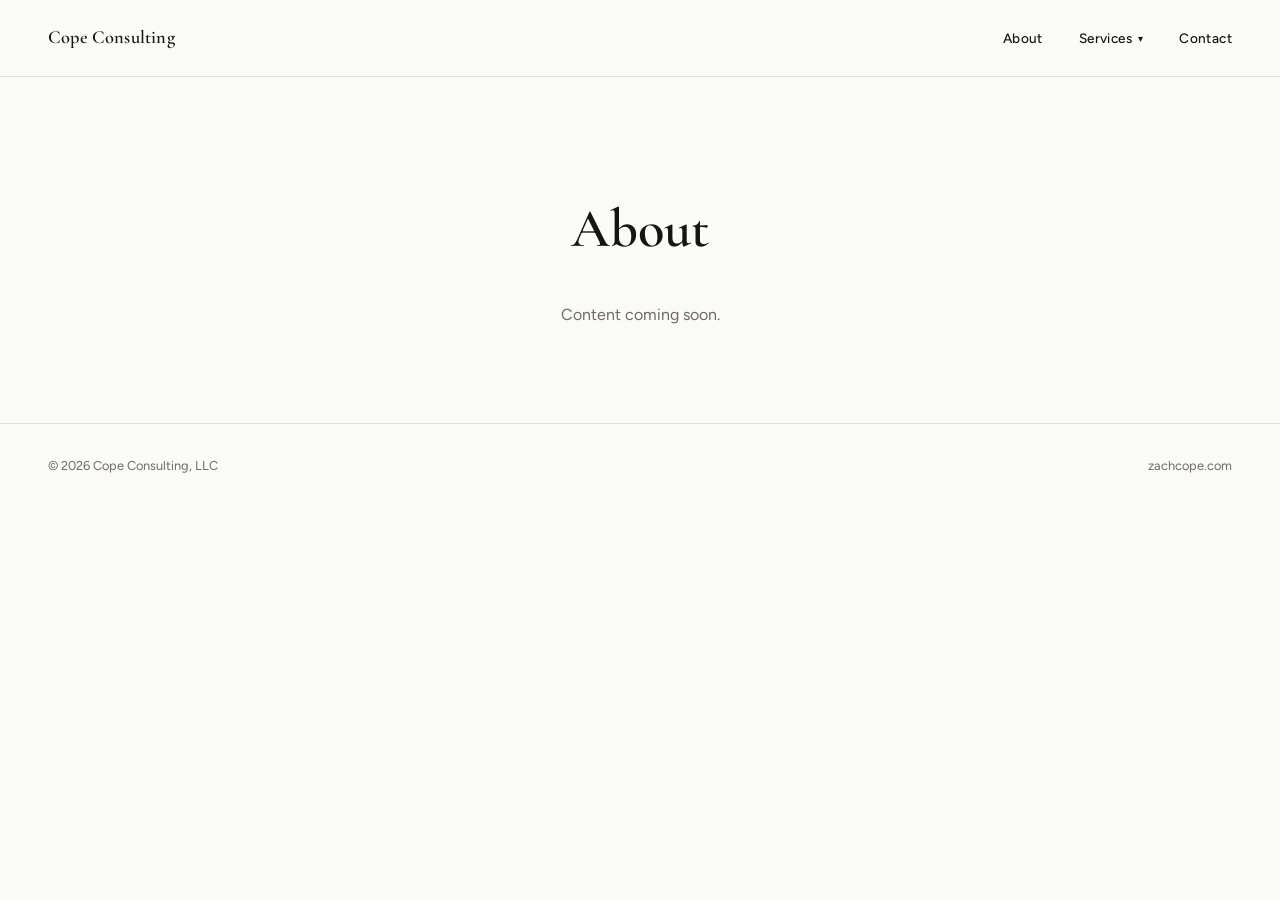
==== about.html @ cb0dc304 "REORG UPDATE DESIGN TO BE MORE MINAMALIST" ====
<!DOCTYPE html>
<html lang="en">
<head>
  <meta charset="UTF-8" />
  <meta name="viewport" content="width=device-width, initial-scale=1.0" />
  <title>About — Zach Cope</title>
  <meta name="description" content="About Zach Cope, independent technology consultant based in Chicago, IL." />
  <link rel="preconnect" href="https://fonts.googleapis.com" />
  <link rel="preconnect" href="https://fonts.gstatic.com" crossorigin />
  <link href="https://fonts.googleapis.com/css2?family=Cormorant+Garamond:ital,wght@0,400;0,600;0,700;1,400&family=Figtree:wght@300;400;500;600;700&display=swap" rel="stylesheet" />
  <link rel="stylesheet" href="styles.css" />
</head>
<body>

  <nav class="site-nav">
    <a href="index.html" class="logo">Cope Consulting</a>
    <ul class="nav-links">
      <li><a href="about.html">About</a></li>
      <li>
        <button class="nav-link" data-dropdown-toggle aria-expanded="false" aria-controls="services-dropdown">
          Services <span class="nav-caret">▾</span>
        </button>
        <div class="nav-dropdown" id="services-dropdown">
          <a href="software-automations.html">Software Automations</a>
          <a href="ai-implementation.html">AI Implementation and Training</a>
          <a href="data-management.html">Data Management and Analysis</a>
        </div>
      </li>
      <li><a href="index.html#contact">Contact</a></li>
    </ul>
  </nav>

  <main>
    <header class="page-header">
      <h1>About</h1>
    </header>
    <section class="page-placeholder">
      <p>Content coming soon.</p>
    </section>
  </main>

  <footer>
    <span>&copy; 2026 Cope Consulting, LLC</span>
    <span>zachcope.com</span>
  </footer>

  <script src="script.js"></script>
</body>
</html>
---- styles.css ----
/* Cope Consulting — shared styles
   Minimal, whitespace-heavy, type-led design. Used by every page on the site. */

:root {
  --bg: #FAFAF8;
  --fg: #161513;
  --muted: #6E6A63;
  --border: #E4E0D9;
  --accent: #161513;
}

* { box-sizing: border-box; margin: 0; padding: 0; }
html { scroll-behavior: smooth; }

body {
  font-family: 'Figtree', sans-serif;
  background-color: var(--bg);
  color: var(--fg);
  line-height: 1.5;
}

a { color: inherit; }

.serif {
  font-family: 'Cormorant Garamond', serif;
}

img { max-width: 100%; display: block; }

/* ---------- Nav ---------- */
.site-nav {
  position: sticky;
  top: 0;
  z-index: 100;
  display: flex;
  align-items: center;
  justify-content: space-between;
  padding: 1.5rem clamp(1.25rem, 4vw, 3rem);
  background: rgba(250, 250, 248, 0.9);
  backdrop-filter: blur(8px);
  border-bottom: 1px solid var(--border);
}

.site-nav .logo {
  font-family: 'Cormorant Garamond', serif;
  font-weight: 600;
  font-size: 1.15rem;
  text-decoration: none;
  letter-spacing: 0.01em;
}

.nav-links {
  display: flex;
  align-items: center;
  gap: clamp(1.25rem, 3vw, 2.25rem);
  list-style: none;
}

.nav-links > li {
  position: relative;
}

.nav-links a,
.nav-links button.nav-link {
  font-size: 0.85rem;
  font-weight: 500;
  letter-spacing: 0.03em;
  text-decoration: none;
  color: var(--fg);
  background: none;
  border: none;
  cursor: pointer;
  font-family: inherit;
  padding: 0.25rem 0;
  display: inline-flex;
  align-items: center;
  gap: 0.35rem;
}

.nav-links a:hover,
.nav-links button.nav-link:hover { color: var(--muted); }

.nav-caret {
  display: inline-block;
  font-size: 0.65rem;
  transition: transform 0.2s ease;
}

[data-dropdown-toggle][aria-expanded="true"] .nav-caret {
  transform: rotate(180deg);
}

.nav-dropdown {
  position: absolute;
  top: calc(100% + 0.85rem);
  left: 50%;
  transform: translateX(-50%);
  background: var(--bg);
  border: 1px solid var(--border);
  min-width: 15rem;
  padding: 0.5rem;
  display: none;
  flex-direction: column;
  box-shadow: 0 8px 24px rgba(0,0,0,0.06);
}

.nav-dropdown.is-open { display: flex; }

.nav-dropdown a {
  display: block;
  padding: 0.65rem 0.75rem;
  font-size: 0.88rem;
  text-decoration: none;
  color: var(--fg);
}

.nav-dropdown a:hover { background: var(--border); }

@media (max-width: 640px) {
  .nav-links { gap: 1.1rem; }
  .site-nav .logo { font-size: 1rem; }
  .nav-links a, .nav-links button.nav-link { font-size: 0.8rem; }
  .nav-dropdown { left: auto; right: 0; transform: none; min-width: 13rem; }
}

/* ---------- Layout ---------- */
main { display: block; }

.section {
  padding: clamp(4rem, 10vw, 7rem) clamp(1.25rem, 4vw, 3rem);
}

.section-inner {
  max-width: 62rem;
  margin: 0 auto;
}

.section-inner--narrow { max-width: 40rem; }

/* ---------- Tap-to-reveal ---------- */
.reveal {
  position: relative;
  display: inline;
}

.reveal-trigger {
  background: none;
  border: none;
  padding: 0;
  margin: 0;
  font: inherit;
  color: inherit;
  cursor: pointer;
  text-decoration: underline;
  text-decoration-style: dotted;
  text-decoration-color: var(--muted);
  text-underline-offset: 0.2em;
}

.reveal-tooltip {
  display: none;
  position: absolute;
  left: 0;
  top: calc(100% + 0.6rem);
  z-index: 20;
  width: max-content;
  max-width: 18rem;
  background: var(--fg);
  color: var(--bg);
  font-size: 0.82rem;
  line-height: 1.45;
  padding: 0.75rem 1rem;
  font-family: 'Figtree', sans-serif;
}

.reveal.is-open .reveal-tooltip { display: block; }

/* ---------- Homepage: hero ---------- */
.hero {
  padding: clamp(3.5rem, 12vw, 8rem) clamp(1.25rem, 4vw, 3rem) clamp(2.5rem, 6vw, 4rem);
}

.hero-inner {
  max-width: 62rem;
  margin: 0 auto;
}

.hero h1 {
  font-family: 'Cormorant Garamond', serif;
  font-weight: 600;
  font-size: clamp(2.4rem, 6vw, 4.4rem);
  line-height: 1.08;
  max-width: 22ch;
}

.hero-sub {
  margin-top: 1.75rem;
  font-size: clamp(1.05rem, 1.6vw, 1.3rem);
  color: var(--muted);
  max-width: 38ch;
}

.hero-sub a {
  text-decoration: underline;
  text-decoration-color: var(--border);
  text-underline-offset: 0.15em;
}

.hero-sub a:hover { text-decoration-color: var(--fg); }

/* ---------- About summary (homepage) ---------- */
.about-summary {
  border-top: 1px solid var(--border);
  border-bottom: 1px solid var(--border);
}

.about-summary-inner {
  display: grid;
  grid-template-columns: 9rem 1fr;
  gap: clamp(1.5rem, 4vw, 3rem);
  align-items: center;
}

.about-photo-placeholder {
  width: 9rem;
  height: 9rem;
  border: 1px dashed var(--border);
  display: flex;
  align-items: center;
  justify-content: center;
  font-size: 0.72rem;
  letter-spacing: 0.04em;
  color: var(--muted);
  text-align: center;
  border-radius: 50%;
}

.about-summary p {
  font-size: clamp(1.05rem, 1.5vw, 1.2rem);
  max-width: 46ch;
}

.about-summary .link-more {
  display: inline-block;
  margin-top: 0.85rem;
  font-size: 0.85rem;
  text-decoration: underline;
  text-underline-offset: 0.2em;
}

@media (max-width: 640px) {
  .about-summary-inner { grid-template-columns: 1fr; text-align: center; justify-items: center; }
}

/* ---------- Services section ---------- */
.services-intro {
  text-align: center;
}

.services-intro h2 {
  font-family: 'Cormorant Garamond', serif;
  font-weight: 600;
  font-size: clamp(1.9rem, 4vw, 2.6rem);
}

.services-intro .services-sub {
  margin-top: 0.9rem;
  color: var(--muted);
  font-size: 1rem;
}

.services-buttons {
  margin-top: 3rem;
  display: grid;
  grid-template-columns: repeat(3, 1fr);
  gap: 1.25rem;
}

.service-btn {
  display: block;
  text-decoration: none;
  color: var(--fg);
  border: 1px solid var(--border);
  padding: 2.25rem 1.5rem;
  text-align: center;
  transition: border-color 0.2s, background 0.2s;
}

.service-btn:hover {
  border-color: var(--fg);
  background: rgba(0,0,0,0.02);
}

.service-btn .service-btn-title {
  font-family: 'Cormorant Garamond', serif;
  font-weight: 600;
  font-size: 1.35rem;
}

.service-btn .service-btn-arrow {
  display: block;
  margin-top: 0.6rem;
  font-size: 0.85rem;
  color: var(--muted);
}

@media (max-width: 780px) {
  .services-buttons { grid-template-columns: 1fr; }
}

/* ---------- Contact ---------- */
.contact-grid {
  display: grid;
  grid-template-columns: 1fr 1.1fr;
  gap: clamp(2rem, 5vw, 4rem);
  align-items: start;
}

.contact-grid h2 {
  font-family: 'Cormorant Garamond', serif;
  font-weight: 600;
  font-size: clamp(1.9rem, 4vw, 2.6rem);
}

.contact-detail {
  margin-top: 1.5rem;
  font-size: 0.95rem;
}

.contact-detail a { text-decoration: underline; text-underline-offset: 0.2em; }

form .field { margin-bottom: 1.4rem; }

form label {
  display: block;
  font-size: 0.75rem;
  letter-spacing: 0.05em;
  text-transform: uppercase;
  color: var(--muted);
  margin-bottom: 0.5rem;
}

form input, form textarea {
  width: 100%;
  background: transparent;
  border: none;
  border-bottom: 1px solid var(--border);
  padding: 0.65rem 0.1rem;
  font-family: 'Figtree', sans-serif;
  font-size: 1rem;
  color: var(--fg);
  outline: none;
  transition: border-color 0.2s;
}

form input:focus, form textarea:focus { border-color: var(--fg); }
form textarea { resize: vertical; min-height: 100px; }

.btn-submit {
  background: var(--fg);
  color: var(--bg);
  border: none;
  padding: 0.85rem 1.9rem;
  font-size: 0.9rem;
  font-weight: 500;
  cursor: pointer;
  font-family: inherit;
}

.btn-submit:hover { background: var(--muted); }

@media (max-width: 780px) {
  .contact-grid { grid-template-columns: 1fr; }
}

/* ---------- Simple placeholder subpages ---------- */
.page-header {
  padding: clamp(4rem, 12vw, 7rem) clamp(1.25rem, 4vw, 3rem) 2rem;
  text-align: center;
}

.page-header h1 {
  font-family: 'Cormorant Garamond', serif;
  font-weight: 600;
  font-size: clamp(2.2rem, 5vw, 3.4rem);
}

.page-placeholder {
  text-align: center;
  color: var(--muted);
  padding-bottom: clamp(4rem, 10vw, 6rem);
}

/* ---------- Footer ---------- */
footer {
  border-top: 1px solid var(--border);
  padding: 2rem clamp(1.25rem, 4vw, 3rem);
  display: flex;
  justify-content: space-between;
  align-items: center;
  font-size: 0.8rem;
  color: var(--muted);
  flex-wrap: wrap;
  gap: 0.75rem;
}

:focus-visible { outline: 2px solid var(--fg); outline-offset: 2px; }

@media (prefers-reduced-motion: reduce) {
  html { scroll-behavior: auto; }
  * { transition: none !important; }
}
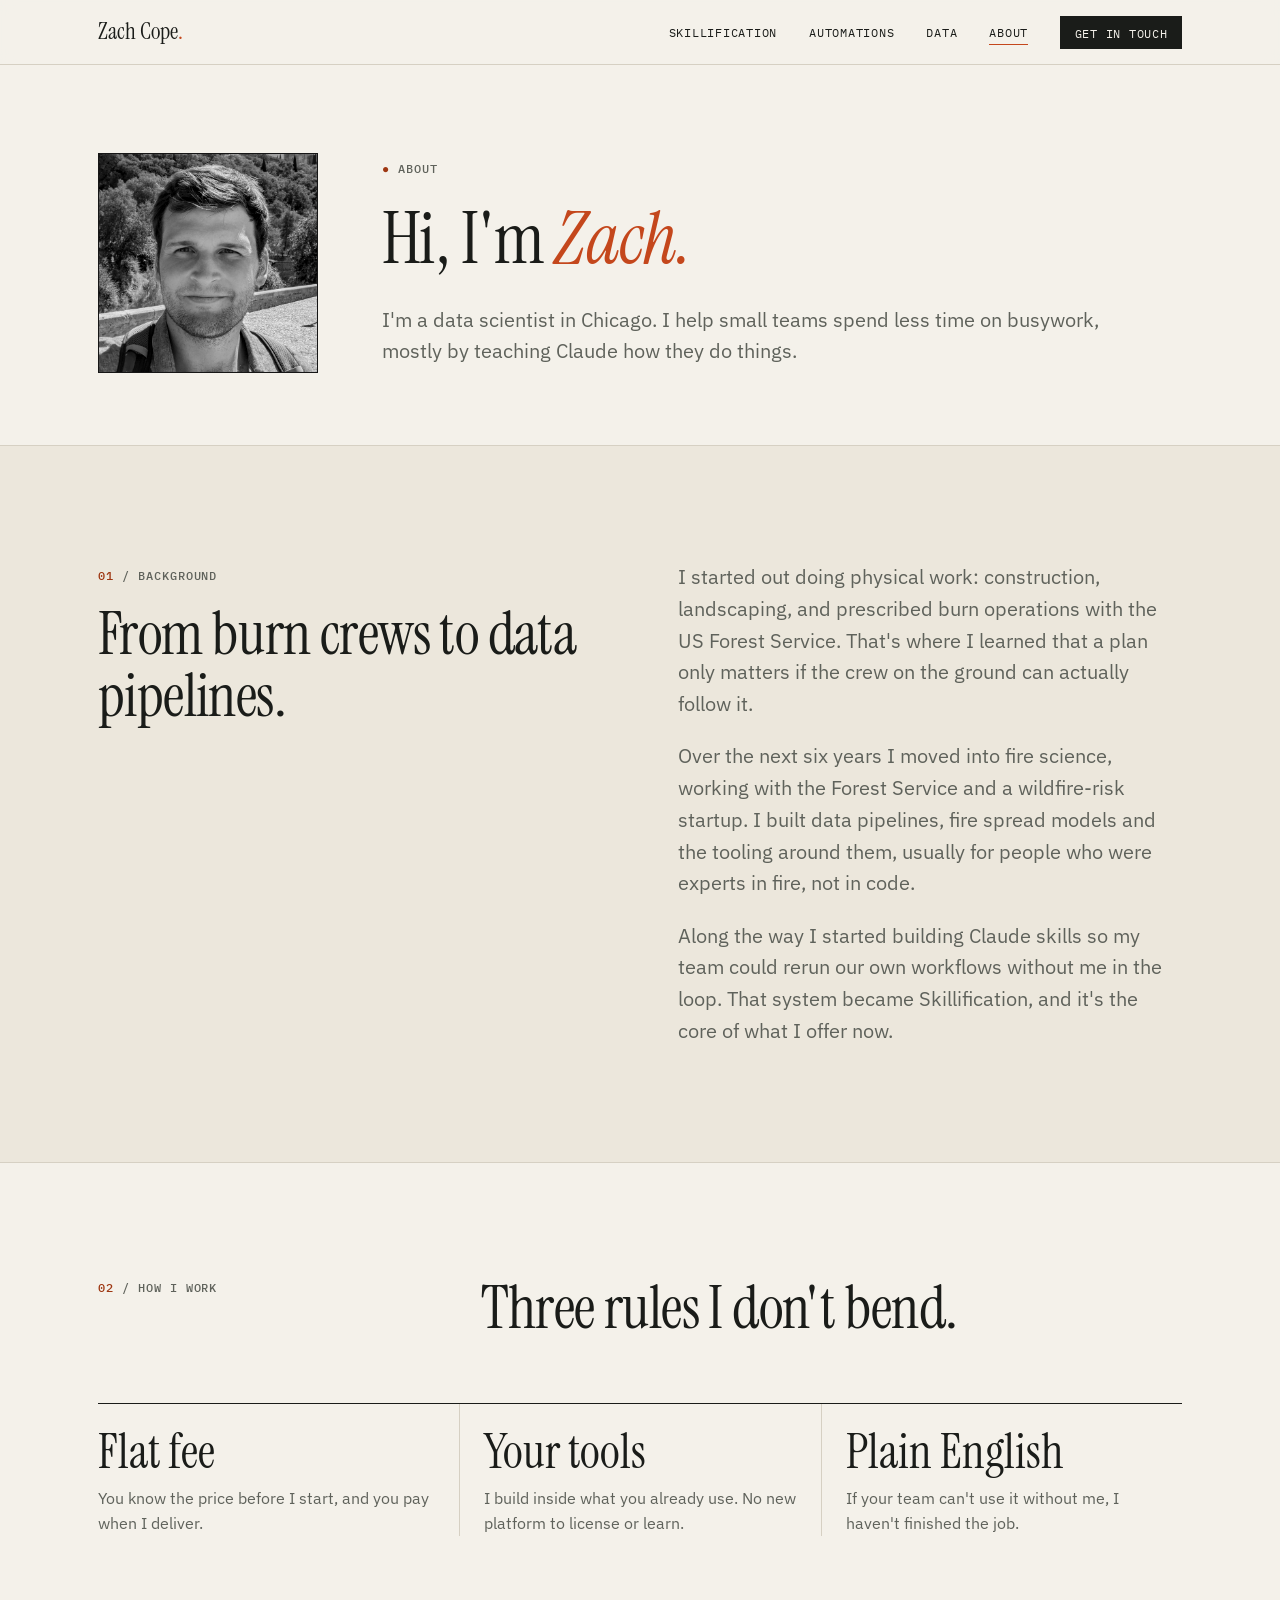
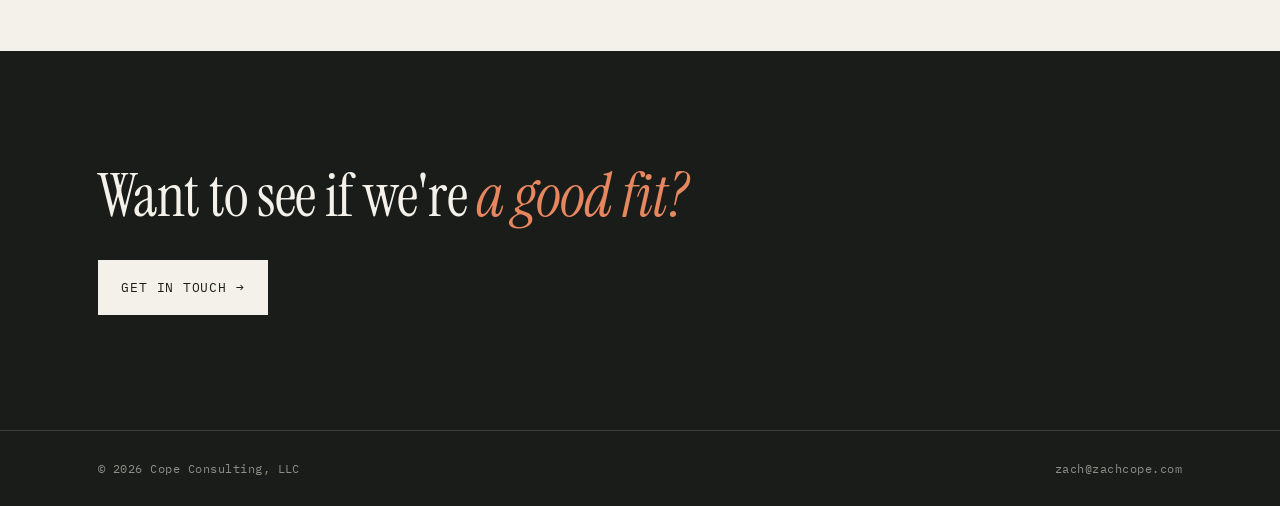
==== commit b12245ae: "Redesign site around Skillification with new field-notebook visual direction - Skillification-led ho" ====
--- a/about.html
+++ b/about.html
@@ -3,45 +3,86 @@
 <head>
   <meta charset="UTF-8" />
   <meta name="viewport" content="width=device-width, initial-scale=1.0" />
-  <title>About — Zach Cope</title>
-  <meta name="description" content="About Zach Cope, independent technology consultant based in Chicago, IL." />
+  <title>About | Zach Cope</title>
+  <meta name="description" content="Zach Cope is a Chicago data scientist who helps small teams set up Claude skills and automate their busywork." />
   <link rel="preconnect" href="https://fonts.googleapis.com" />
   <link rel="preconnect" href="https://fonts.gstatic.com" crossorigin />
-  <link href="https://fonts.googleapis.com/css2?family=Cormorant+Garamond:ital,wght@0,400;0,600;0,700;1,400&family=Figtree:wght@300;400;500;600;700&display=swap" rel="stylesheet" />
+  <link href="https://fonts.googleapis.com/css2?family=Instrument+Serif:ital@0;1&family=IBM+Plex+Mono:wght@400;500&family=IBM+Plex+Sans:wght@400;500;600&display=swap" rel="stylesheet" />
   <link rel="stylesheet" href="styles.css" />
 </head>
 <body>
 
-  <nav class="site-nav">
-    <a href="index.html" class="logo">Cope Consulting</a>
-    <ul class="nav-links">
-      <li><a href="about.html">About</a></li>
-      <li>
-        <button class="nav-link" data-dropdown-toggle aria-expanded="false" aria-controls="services-dropdown">
-          Services <span class="nav-caret">▾</span>
-        </button>
-        <div class="nav-dropdown" id="services-dropdown">
-          <a href="software-automations.html">Software Automations</a>
-          <a href="ai-implementation.html">AI Implementation and Training</a>
-          <a href="data-management.html">Data Management and Analysis</a>
-        </div>
-      </li>
-      <li><a href="index.html#contact">Contact</a></li>
-    </ul>
+  <nav class="site-nav" aria-label="Main">
+    <div class="wrap">
+      <a href="index.html" class="logo">Zach Cope<span>.</span></a>
+      <button class="nav-toggle" aria-expanded="false" aria-controls="nav-links">Menu</button>
+      <ul class="nav-links" id="nav-links">
+        <li><a href="skillification.html">Skillification</a></li>
+        <li><a href="software-automations.html">Automations</a></li>
+        <li><a href="data-management.html">Data</a></li>
+        <li><a href="about.html">About</a></li>
+        <li><a href="index.html#contact" class="nav-cta">Get in touch</a></li>
+      </ul>
+    </div>
   </nav>
 
   <main>
-    <header class="page-header">
-      <h1>About</h1>
-    </header>
-    <section class="page-placeholder">
-      <p>Content coming soon.</p>
+
+    <section class="page-hero">
+      <div class="wrap about-strip">
+        <img src="zach-photo.jpg" alt="Zach Cope" width="640" height="640" />
+        <div>
+          <span class="label"><span class="num">●</span> About</span>
+          <h1 class="mt-1" style="font-size:clamp(2.5rem,6vw,4.5rem)">Hi, I'm <em>Zach.</em></h1>
+          <p class="lede mt-1">I'm a data scientist in Chicago. I help small teams spend less time on busywork, mostly by teaching Claude how they do things.</p>
+        </div>
+      </div>
     </section>
+
+    <section class="band">
+      <div class="wrap split">
+        <div>
+          <span class="label"><span class="num">01</span> / Background</span>
+          <h2 class="mt-1">From burn crews to data pipelines.</h2>
+        </div>
+        <div class="prose">
+          <p class="lede">I started out doing physical work: construction, landscaping, and prescribed burn operations with the US Forest Service. That's where I learned that a plan only matters if the crew on the ground can actually follow it.</p>
+          <p class="lede">Over the next six years I moved into fire science, working with the Forest Service and a wildfire-risk startup. I built data pipelines, fire spread models and the tooling around them, usually for people who were experts in fire, not in code.</p>
+          <p class="lede">Along the way I started building Claude skills so my team could rerun our own workflows without me in the loop. That system became Skillification, and it's the core of what I offer now.</p>
+        </div>
+      </div>
+    </section>
+
+    <section>
+      <div class="wrap">
+        <div class="section-head">
+          <span class="label"><span class="num">02</span> / How I work</span>
+          <div><h2>Three rules I don't bend.</h2></div>
+        </div>
+        <div class="facts">
+          <div class="fact"><div class="big">Flat fee</div><p>You know the price before I start, and you pay when I deliver.</p></div>
+          <div class="fact"><div class="big">Your tools</div><p>I build inside what you already use. No new platform to license or learn.</p></div>
+          <div class="fact"><div class="big">Plain English</div><p>If your team can't use it without me, I haven't finished the job.</p></div>
+        </div>
+      </div>
+    </section>
+
+    <section class="dark">
+      <div class="wrap">
+        <h2>Want to see if we're <em>a good fit?</em></h2>
+        <div class="btn-row mt-2">
+          <a class="btn btn-light" href="index.html#contact">Get in touch →</a>
+        </div>
+      </div>
+    </section>
+
   </main>
 
   <footer>
-    <span>&copy; 2026 Cope Consulting, LLC</span>
-    <span>zachcope.com</span>
+    <div class="wrap">
+      <span>&copy; <span data-year>2026</span> Cope Consulting, LLC</span>
+      <a href="mailto:zach@zachcope.com">zach@zachcope.com</a>
+    </div>
   </footer>
 
   <script src="script.js"></script>
--- a/styles.css
+++ b/styles.css
@@ -1,412 +1,502 @@
-/* Cope Consulting — shared styles
-   Minimal, whitespace-heavy, type-led design. Used by every page on the site. */
+/* Cope Consulting: shared styles
+   Direction: "field notebook". Warm paper, black ink, one ember accent,
+   big serif headlines, mono labels. Used by every page on the site.
+
+   Re-theme the whole site by editing the variables in :root. */
 
 :root {
-  --bg: #FAFAF8;
-  --fg: #161513;
-  --muted: #6E6A63;
-  --border: #E4E0D9;
-  --accent: #161513;
+  --bg: #F4F1EA;          /* paper */
+  --bg-alt: #ECE7DC;      /* slightly darker paper for bands */
+  --fg: #1A1C19;          /* ink */
+  --muted: #5F625B;       /* secondary text */
+  --rule: #D6D0C3;        /* hairlines */
+  --accent: #C4471C;      /* ember */
+  --accent-ink: #9E3712;  /* accent for small text, better contrast */
+  --on-dark: #F4F1EA;
+  --dark: #1A1C19;
+
+  --serif: 'Instrument Serif', Georgia, serif;
+  --sans: 'IBM Plex Sans', system-ui, sans-serif;
+  --mono: 'IBM Plex Mono', ui-monospace, monospace;
+
+  --gutter: clamp(1rem, 4vw, 3rem);
+  --max: 1180px;
 }
 
 * { box-sizing: border-box; margin: 0; padding: 0; }
-html { scroll-behavior: smooth; }
+html { scroll-behavior: smooth; -webkit-text-size-adjust: 100%; }
 
 body {
-  font-family: 'Figtree', sans-serif;
-  background-color: var(--bg);
+  font-family: var(--sans);
+  font-size: 1.0625rem;
+  line-height: 1.6;
+  background: var(--bg);
   color: var(--fg);
-  line-height: 1.5;
-}
-
+  overflow-x: hidden;
+}
+
+img { max-width: 100%; display: block; }
 a { color: inherit; }
-
-.serif {
-  font-family: 'Cormorant Garamond', serif;
-}
-
-img { max-width: 100%; display: block; }
+::selection { background: var(--accent); color: var(--on-dark); }
+
+:focus-visible { outline: 2px solid var(--accent); outline-offset: 3px; }
+
+.wrap {
+  max-width: var(--max);
+  margin: 0 auto;
+  padding: 0 var(--gutter);
+}
+
+/* ---------- Type ---------- */
+h1, h2, h3 {
+  font-family: var(--serif);
+  font-weight: 400;
+  line-height: 1.02;
+  letter-spacing: -0.01em;
+}
+h1 { font-size: clamp(2.75rem, 8vw, 6.25rem); }
+h2 { font-size: clamp(2.1rem, 5vw, 3.75rem); }
+h3 { font-size: clamp(1.5rem, 2.6vw, 2rem); line-height: 1.1; }
+h1 em, h2 em, h3 em { font-style: italic; color: var(--accent); }
+
+.label {
+  font-family: var(--mono);
+  font-size: 0.75rem;
+  font-weight: 500;
+  letter-spacing: 0.08em;
+  text-transform: uppercase;
+  color: var(--muted);
+}
+.label .num { color: var(--accent-ink); }
+
+.lede {
+  font-size: clamp(1.125rem, 1.6vw, 1.3rem);
+  line-height: 1.55;
+  color: var(--muted);
+  max-width: 38em;
+}
+.lede strong { color: var(--fg); font-weight: 500; }
+
+.prose p + p { margin-top: 1em; }
+.prose { max-width: 40em; }
 
 /* ---------- Nav ---------- */
 .site-nav {
   position: sticky;
   top: 0;
-  z-index: 100;
+  z-index: 50;
+  background: color-mix(in srgb, var(--bg) 92%, transparent);
+  backdrop-filter: blur(8px);
+  border-bottom: 1px solid var(--rule);
+}
+.site-nav .wrap {
   display: flex;
   align-items: center;
   justify-content: space-between;
-  padding: 1.5rem clamp(1.25rem, 4vw, 3rem);
-  background: rgba(250, 250, 248, 0.9);
-  backdrop-filter: blur(8px);
-  border-bottom: 1px solid var(--border);
-}
-
-.site-nav .logo {
-  font-family: 'Cormorant Garamond', serif;
-  font-weight: 600;
-  font-size: 1.15rem;
+  gap: 1rem;
+  height: 64px;
+}
+.logo {
+  font-family: var(--serif);
+  font-size: 1.45rem;
   text-decoration: none;
-  letter-spacing: 0.01em;
-}
+  white-space: nowrap;
+}
+.logo span { color: var(--accent); }
 
 .nav-links {
   display: flex;
   align-items: center;
-  gap: clamp(1.25rem, 3vw, 2.25rem);
+  gap: clamp(1rem, 2.5vw, 2rem);
   list-style: none;
 }
-
-.nav-links > li {
-  position: relative;
-}
-
-.nav-links a,
-.nav-links button.nav-link {
-  font-size: 0.85rem;
-  font-weight: 500;
-  letter-spacing: 0.03em;
+.nav-links a {
+  font-family: var(--mono);
+  font-size: 0.78rem;
+  letter-spacing: 0.06em;
+  text-transform: uppercase;
   text-decoration: none;
+  padding: 0.25rem 0;
+  border-bottom: 1px solid transparent;
+}
+.nav-links a:hover,
+.nav-links a[aria-current="page"] { border-bottom-color: var(--accent); }
+.nav-links .nav-cta {
+  background: var(--fg);
+  color: var(--on-dark);
+  padding: 0.55rem 0.9rem;
+  border: none;
+}
+.nav-links .nav-cta:hover { background: var(--accent); }
+
+.nav-toggle {
+  display: none;
+  background: none;
+  border: 1px solid var(--fg);
+  font-family: var(--mono);
+  font-size: 0.75rem;
+  letter-spacing: 0.06em;
+  text-transform: uppercase;
+  padding: 0.45rem 0.7rem;
+  cursor: pointer;
   color: var(--fg);
-  background: none;
-  border: none;
-  cursor: pointer;
-  font-family: inherit;
-  padding: 0.25rem 0;
+}
+
+@media (max-width: 760px) {
+  .nav-toggle { display: block; }
+  .nav-links {
+    display: none;
+    position: absolute;
+    top: 64px; left: 0; right: 0;
+    flex-direction: column;
+    align-items: stretch;
+    gap: 0;
+    background: var(--bg);
+    border-bottom: 1px solid var(--rule);
+    padding: 0.5rem var(--gutter) 1rem;
+  }
+  .nav-links.is-open { display: flex; }
+  .nav-links a { display: block; padding: 0.85rem 0; border-bottom: 1px solid var(--rule); }
+  .nav-links li:last-child a { border-bottom: none; }
+  .nav-links .nav-cta { margin-top: 0.75rem; text-align: center; }
+}
+
+/* ---------- Buttons ---------- */
+.btn {
   display: inline-flex;
   align-items: center;
-  gap: 0.35rem;
-}
-
-.nav-links a:hover,
-.nav-links button.nav-link:hover { color: var(--muted); }
-
-.nav-caret {
-  display: inline-block;
-  font-size: 0.65rem;
-  transition: transform 0.2s ease;
-}
-
-[data-dropdown-toggle][aria-expanded="true"] .nav-caret {
-  transform: rotate(180deg);
-}
-
-.nav-dropdown {
+  gap: 0.6rem;
+  font-family: var(--mono);
+  font-size: 0.82rem;
+  letter-spacing: 0.06em;
+  text-transform: uppercase;
+  text-decoration: none;
+  padding: 1rem 1.4rem;
+  background: var(--fg);
+  color: var(--on-dark);
+  border: 1px solid var(--fg);
+  cursor: pointer;
+  transition: background 0.15s, border-color 0.15s, color 0.15s;
+}
+.btn:hover { background: var(--accent); border-color: var(--accent); }
+.btn-ghost { background: transparent; color: var(--fg); }
+.btn-ghost:hover { background: var(--fg); color: var(--on-dark); border-color: var(--fg); }
+.btn-row { display: flex; flex-wrap: wrap; gap: 0.75rem; }
+
+.text-link {
+  font-family: var(--mono);
+  font-size: 0.82rem;
+  letter-spacing: 0.05em;
+  text-transform: uppercase;
+  text-decoration: none;
+  border-bottom: 1px solid var(--accent);
+  padding-bottom: 2px;
+}
+.text-link:hover { color: var(--accent-ink); }
+
+/* ---------- Sections ---------- */
+section { padding: clamp(4rem, 9vw, 7.5rem) 0; }
+section + section { border-top: 1px solid var(--rule); }
+.band { background: var(--bg-alt); }
+.dark { background: var(--dark); color: var(--on-dark); border-top: none !important; }
+.dark .label, .dark .lede { color: #B9B6AC; }
+.dark .label .num { color: #E6875F; }
+.dark h2 em { color: #E6875F; }
+
+.section-head {
+  display: grid;
+  grid-template-columns: minmax(0, 1fr) minmax(0, 2fr);
+  gap: 2rem;
+  margin-bottom: clamp(2.5rem, 5vw, 4rem);
+}
+.section-head h2 { max-width: 14em; }
+.section-head .lede { margin-top: 1.25rem; }
+@media (max-width: 760px) {
+  .section-head { grid-template-columns: 1fr; gap: 1rem; }
+}
+
+/* ---------- Hero ---------- */
+.hero { padding-top: clamp(3.5rem, 9vw, 7rem); padding-bottom: clamp(3.5rem, 8vw, 6rem); }
+.hero .label { margin-bottom: 1.75rem; display: block; }
+.hero h1 { max-width: 11.5em; }
+.hero .lede { margin-top: 2rem; }
+.hero .btn-row { margin-top: 2.5rem; }
+
+.page-hero { padding-top: clamp(3rem, 7vw, 5.5rem); padding-bottom: clamp(3rem, 6vw, 4.5rem); }
+.page-hero .label { display: block; margin-bottom: 1.5rem; }
+.page-hero h1 { font-size: clamp(2.5rem, 6.5vw, 5rem); max-width: 13em; }
+.page-hero .lede { margin-top: 1.75rem; }
+.page-hero .btn-row { margin-top: 2.25rem; }
+
+/* ---------- Steps (numbered process) ---------- */
+.steps {
+  display: grid;
+  grid-template-columns: repeat(4, minmax(0, 1fr));
+  border-top: 1px solid var(--fg);
+}
+.step {
+  padding: 1.5rem 1.5rem 0.5rem 0;
+}
+.step + .step { padding-left: 1.5rem; border-left: 1px solid var(--rule); }
+.step .label { display: block; margin-bottom: 1.25rem; }
+.step h3 { margin-bottom: 0.75rem; }
+.step p { color: var(--muted); font-size: 0.98rem; }
+.dark .steps { border-top-color: var(--on-dark); }
+.dark .step + .step { border-left-color: #3A3D37; }
+.dark .step p { color: #B9B6AC; }
+@media (max-width: 900px) {
+  .steps { grid-template-columns: repeat(2, minmax(0, 1fr)); }
+  .step:nth-child(3) { padding-left: 0; border-left: none; }
+  .step:nth-child(n+3) { border-top: 1px solid var(--rule); margin-top: 1rem; }
+  .dark .step:nth-child(n+3) { border-top-color: #3A3D37; }
+}
+@media (max-width: 560px) {
+  .steps { grid-template-columns: 1fr; }
+  .step, .step + .step { padding-left: 0; border-left: none; }
+  .step + .step { border-top: 1px solid var(--rule); margin-top: 0.5rem; }
+  .dark .step + .step { border-top-color: #3A3D37; }
+}
+
+/* ---------- Pricing ---------- */
+.plans {
+  display: grid;
+  grid-template-columns: repeat(2, minmax(0, 1fr));
+  gap: 1.5rem;
+}
+.plan {
+  border: 1px solid var(--fg);
+  background: var(--bg);
+  padding: clamp(1.5rem, 3vw, 2.25rem);
+  display: flex;
+  flex-direction: column;
+}
+.plan.featured { box-shadow: 8px 8px 0 var(--accent); }
+.plan .label { margin-bottom: 1rem; }
+.plan h3 { margin-bottom: 0.75rem; }
+.plan .price {
+  font-family: var(--serif);
+  font-size: clamp(2.5rem, 4.5vw, 3.5rem);
+  line-height: 1;
+  margin: 1.25rem 0 0.25rem;
+}
+.plan .price small {
+  font-family: var(--mono);
+  font-size: 0.75rem;
+  letter-spacing: 0.06em;
+  text-transform: uppercase;
+  color: var(--muted);
+  margin-right: 0.4rem;
+  vertical-align: middle;
+}
+.plan .price-note { font-size: 0.9rem; color: var(--muted); }
+.plan > p { color: var(--muted); }
+.plan ul {
+  list-style: none;
+  margin: 1.5rem 0 2rem;
+  border-top: 1px solid var(--rule);
+  flex: 1;
+}
+.plan li {
+  padding: 0.7rem 0 0.7rem 1.6rem;
+  border-bottom: 1px solid var(--rule);
+  position: relative;
+  font-size: 0.98rem;
+}
+.plan li::before {
+  content: "";
   position: absolute;
-  top: calc(100% + 0.85rem);
-  left: 50%;
-  transform: translateX(-50%);
+  left: 0; top: 1.2rem;
+  width: 0.7rem; height: 1px;
+  background: var(--accent);
+}
+.plan .btn { align-self: flex-start; }
+.pricing-foot { margin-top: 1.75rem; color: var(--muted); font-size: 0.95rem; max-width: 46em; }
+@media (max-width: 760px) {
+  .plans { grid-template-columns: 1fr; }
+  .plan.featured { box-shadow: 5px 5px 0 var(--accent); }
+}
+
+/* ---------- Service rows ---------- */
+.service-list { border-top: 1px solid var(--fg); }
+.service-row {
+  display: grid;
+  grid-template-columns: 4rem minmax(0, 1.2fr) minmax(0, 1.5fr) auto;
+  gap: 1.5rem;
+  align-items: baseline;
+  padding: 2rem 0;
+  border-bottom: 1px solid var(--rule);
+  text-decoration: none;
+  transition: background 0.15s;
+}
+.service-row:hover h3 { color: var(--accent); }
+.service-row p { color: var(--muted); }
+.service-row .arrow { font-family: var(--mono); font-size: 1.1rem; }
+.service-row:hover .arrow { color: var(--accent); }
+@media (max-width: 760px) {
+  .service-row { grid-template-columns: 1fr; gap: 0.5rem; padding: 1.5rem 0; }
+  .service-row .arrow { display: none; }
+}
+
+/* ---------- Two column / split ---------- */
+.split {
+  display: grid;
+  grid-template-columns: minmax(0, 1fr) minmax(0, 1fr);
+  gap: clamp(2rem, 6vw, 5rem);
+  align-items: start;
+}
+@media (max-width: 760px) { .split { grid-template-columns: 1fr; } }
+
+.about-strip {
+  display: grid;
+  grid-template-columns: 220px minmax(0, 1fr);
+  gap: clamp(1.5rem, 5vw, 4rem);
+  align-items: center;
+}
+.about-strip img {
+  width: 220px; height: 220px;
+  object-fit: cover;
+  filter: grayscale(1) contrast(1.05);
+  border: 1px solid var(--fg);
+}
+.about-strip h2 { margin: 1rem 0 1.25rem; }
+.about-strip .text-link { display: inline-block; margin-top: 1.5rem; }
+@media (max-width: 760px) {
+  .about-strip { grid-template-columns: 1fr; }
+  .about-strip img { width: 160px; height: 160px; }
+}
+
+/* ---------- Check list / fact list ---------- */
+.ticks { list-style: none; border-top: 1px solid var(--rule); }
+.ticks li {
+  padding: 0.9rem 0 0.9rem 2rem;
+  border-bottom: 1px solid var(--rule);
+  position: relative;
+}
+.ticks li::before {
+  content: "→";
+  position: absolute; left: 0; top: 0.9rem;
+  font-family: var(--mono);
+  color: var(--accent);
+}
+.ticks li strong { font-weight: 500; }
+
+.facts {
+  display: grid;
+  grid-template-columns: repeat(3, minmax(0, 1fr));
+  border-top: 1px solid var(--fg);
+}
+.fact { padding: 1.5rem 1.5rem 0 0; }
+.fact + .fact { padding-left: 1.5rem; border-left: 1px solid var(--rule); }
+.fact .big { font-family: var(--serif); font-size: clamp(2.25rem, 4vw, 3rem); line-height: 1; }
+.fact p { color: var(--muted); margin-top: 0.6rem; font-size: 0.98rem; }
+@media (max-width: 760px) {
+  .facts { grid-template-columns: 1fr; }
+  .fact, .fact + .fact { padding: 1.25rem 0; border-left: none; }
+  .fact + .fact { border-top: 1px solid var(--rule); }
+}
+
+/* ---------- Example skills (tags) ---------- */
+.examples {
+  display: grid;
+  grid-template-columns: repeat(3, minmax(0, 1fr));
+  gap: 1rem;
+}
+.example {
+  border: 1px solid var(--rule);
   background: var(--bg);
-  border: 1px solid var(--border);
-  min-width: 15rem;
-  padding: 0.5rem;
-  display: none;
-  flex-direction: column;
-  box-shadow: 0 8px 24px rgba(0,0,0,0.06);
-}
-
-.nav-dropdown.is-open { display: flex; }
-
-.nav-dropdown a {
+  padding: 1.25rem;
+}
+.example code {
+  font-family: var(--mono);
+  font-size: 0.82rem;
+  color: var(--accent-ink);
   display: block;
-  padding: 0.65rem 0.75rem;
-  font-size: 0.88rem;
-  text-decoration: none;
-  color: var(--fg);
-}
-
-.nav-dropdown a:hover { background: var(--border); }
-
-@media (max-width: 640px) {
-  .nav-links { gap: 1.1rem; }
-  .site-nav .logo { font-size: 1rem; }
-  .nav-links a, .nav-links button.nav-link { font-size: 0.8rem; }
-  .nav-dropdown { left: auto; right: 0; transform: none; min-width: 13rem; }
-}
-
-/* ---------- Layout ---------- */
-main { display: block; }
-
-.section {
-  padding: clamp(4rem, 10vw, 7rem) clamp(1.25rem, 4vw, 3rem);
-}
-
-.section-inner {
-  max-width: 62rem;
-  margin: 0 auto;
-}
-
-.section-inner--narrow { max-width: 40rem; }
-
-/* ---------- Tap-to-reveal ---------- */
-.reveal {
+  margin-bottom: 0.6rem;
+}
+.example p { font-size: 0.95rem; color: var(--muted); }
+@media (max-width: 900px) { .examples { grid-template-columns: repeat(2, minmax(0, 1fr)); } }
+@media (max-width: 560px) { .examples { grid-template-columns: 1fr; } }
+
+/* ---------- FAQ ---------- */
+.faq { border-top: 1px solid var(--fg); }
+.faq details { border-bottom: 1px solid var(--rule); }
+.faq summary {
+  list-style: none;
+  cursor: pointer;
+  padding: 1.35rem 2.5rem 1.35rem 0;
+  font-family: var(--serif);
+  font-size: clamp(1.3rem, 2.2vw, 1.6rem);
+  line-height: 1.2;
   position: relative;
-  display: inline;
-}
-
-.reveal-trigger {
-  background: none;
-  border: none;
-  padding: 0;
-  margin: 0;
-  font: inherit;
-  color: inherit;
-  cursor: pointer;
-  text-decoration: underline;
-  text-decoration-style: dotted;
-  text-decoration-color: var(--muted);
-  text-underline-offset: 0.2em;
-}
-
-.reveal-tooltip {
-  display: none;
-  position: absolute;
-  left: 0;
-  top: calc(100% + 0.6rem);
-  z-index: 20;
-  width: max-content;
-  max-width: 18rem;
-  background: var(--fg);
-  color: var(--bg);
-  font-size: 0.82rem;
-  line-height: 1.45;
-  padding: 0.75rem 1rem;
-  font-family: 'Figtree', sans-serif;
-}
-
-.reveal.is-open .reveal-tooltip { display: block; }
-
-/* ---------- Homepage: hero ---------- */
-.hero {
-  padding: clamp(3.5rem, 12vw, 8rem) clamp(1.25rem, 4vw, 3rem) clamp(2.5rem, 6vw, 4rem);
-}
-
-.hero-inner {
-  max-width: 62rem;
-  margin: 0 auto;
-}
-
-.hero h1 {
-  font-family: 'Cormorant Garamond', serif;
-  font-weight: 600;
-  font-size: clamp(2.4rem, 6vw, 4.4rem);
-  line-height: 1.08;
-  max-width: 22ch;
-}
-
-.hero-sub {
-  margin-top: 1.75rem;
-  font-size: clamp(1.05rem, 1.6vw, 1.3rem);
-  color: var(--muted);
-  max-width: 38ch;
-}
-
-.hero-sub a {
-  text-decoration: underline;
-  text-decoration-color: var(--border);
-  text-underline-offset: 0.15em;
-}
-
-.hero-sub a:hover { text-decoration-color: var(--fg); }
-
-/* ---------- About summary (homepage) ---------- */
-.about-summary {
-  border-top: 1px solid var(--border);
-  border-bottom: 1px solid var(--border);
-}
-
-.about-summary-inner {
-  display: grid;
-  grid-template-columns: 9rem 1fr;
-  gap: clamp(1.5rem, 4vw, 3rem);
-  align-items: center;
-}
-
-.about-photo-placeholder {
-  width: 9rem;
-  height: 9rem;
-  border: 1px dashed var(--border);
-  display: flex;
-  align-items: center;
-  justify-content: center;
-  font-size: 0.72rem;
-  letter-spacing: 0.04em;
-  color: var(--muted);
-  text-align: center;
-  border-radius: 50%;
-}
-
-.about-summary p {
-  font-size: clamp(1.05rem, 1.5vw, 1.2rem);
-  max-width: 46ch;
-}
-
-.about-summary .link-more {
-  display: inline-block;
-  margin-top: 0.85rem;
-  font-size: 0.85rem;
-  text-decoration: underline;
-  text-underline-offset: 0.2em;
-}
-
-@media (max-width: 640px) {
-  .about-summary-inner { grid-template-columns: 1fr; text-align: center; justify-items: center; }
-}
-
-/* ---------- Services section ---------- */
-.services-intro {
-  text-align: center;
-}
-
-.services-intro h2 {
-  font-family: 'Cormorant Garamond', serif;
-  font-weight: 600;
-  font-size: clamp(1.9rem, 4vw, 2.6rem);
-}
-
-.services-intro .services-sub {
-  margin-top: 0.9rem;
-  color: var(--muted);
-  font-size: 1rem;
-}
-
-.services-buttons {
-  margin-top: 3rem;
-  display: grid;
-  grid-template-columns: repeat(3, 1fr);
-  gap: 1.25rem;
-}
-
-.service-btn {
-  display: block;
-  text-decoration: none;
-  color: var(--fg);
-  border: 1px solid var(--border);
-  padding: 2.25rem 1.5rem;
-  text-align: center;
-  transition: border-color 0.2s, background 0.2s;
-}
-
-.service-btn:hover {
-  border-color: var(--fg);
-  background: rgba(0,0,0,0.02);
-}
-
-.service-btn .service-btn-title {
-  font-family: 'Cormorant Garamond', serif;
-  font-weight: 600;
-  font-size: 1.35rem;
-}
-
-.service-btn .service-btn-arrow {
-  display: block;
-  margin-top: 0.6rem;
-  font-size: 0.85rem;
-  color: var(--muted);
-}
-
-@media (max-width: 780px) {
-  .services-buttons { grid-template-columns: 1fr; }
-}
+}
+.faq summary::-webkit-details-marker { display: none; }
+.faq summary::after {
+  content: "+";
+  position: absolute; right: 0; top: 1.2rem;
+  font-family: var(--mono);
+  font-size: 1.25rem;
+  color: var(--accent);
+}
+.faq details[open] summary::after { content: "−"; }
+.faq details > div { padding: 0 0 1.5rem; color: var(--muted); max-width: 44em; }
 
 /* ---------- Contact ---------- */
 .contact-grid {
   display: grid;
-  grid-template-columns: 1fr 1.1fr;
-  gap: clamp(2rem, 5vw, 4rem);
-  align-items: start;
-}
-
-.contact-grid h2 {
-  font-family: 'Cormorant Garamond', serif;
-  font-weight: 600;
-  font-size: clamp(1.9rem, 4vw, 2.6rem);
-}
-
-.contact-detail {
-  margin-top: 1.5rem;
-  font-size: 0.95rem;
-}
-
-.contact-detail a { text-decoration: underline; text-underline-offset: 0.2em; }
-
-form .field { margin-bottom: 1.4rem; }
-
+  grid-template-columns: minmax(0, 1fr) minmax(0, 1.1fr);
+  gap: clamp(2rem, 6vw, 5rem);
+}
+.contact-grid h2 { margin: 1rem 0 1.25rem; }
+.contact-detail { margin-top: 2rem; font-family: var(--mono); font-size: 0.9rem; line-height: 1.9; }
+.contact-detail a { text-decoration: none; border-bottom: 1px solid #E6875F; }
+.dark .contact-detail a:hover { color: #E6875F; }
+@media (max-width: 760px) { .contact-grid { grid-template-columns: 1fr; } }
+
+form .field { margin-bottom: 1.25rem; }
 form label {
   display: block;
-  font-size: 0.75rem;
-  letter-spacing: 0.05em;
-  text-transform: uppercase;
-  color: var(--muted);
-  margin-bottom: 0.5rem;
-}
-
-form input, form textarea {
+  font-family: var(--mono);
+  font-size: 0.72rem;
+  letter-spacing: 0.08em;
+  text-transform: uppercase;
+  margin-bottom: 0.45rem;
+  color: #B9B6AC;
+}
+form input, form textarea, form select {
   width: 100%;
+  font: inherit;
+  font-size: 1rem;
+  color: var(--on-dark);
   background: transparent;
   border: none;
-  border-bottom: 1px solid var(--border);
-  padding: 0.65rem 0.1rem;
-  font-family: 'Figtree', sans-serif;
-  font-size: 1rem;
-  color: var(--fg);
-  outline: none;
-  transition: border-color 0.2s;
-}
-
-form input:focus, form textarea:focus { border-color: var(--fg); }
-form textarea { resize: vertical; min-height: 100px; }
-
-.btn-submit {
-  background: var(--fg);
-  color: var(--bg);
-  border: none;
-  padding: 0.85rem 1.9rem;
-  font-size: 0.9rem;
-  font-weight: 500;
-  cursor: pointer;
-  font-family: inherit;
-}
-
-.btn-submit:hover { background: var(--muted); }
-
-@media (max-width: 780px) {
-  .contact-grid { grid-template-columns: 1fr; }
-}
-
-/* ---------- Simple placeholder subpages ---------- */
-.page-header {
-  padding: clamp(4rem, 12vw, 7rem) clamp(1.25rem, 4vw, 3rem) 2rem;
-  text-align: center;
-}
-
-.page-header h1 {
-  font-family: 'Cormorant Garamond', serif;
-  font-weight: 600;
-  font-size: clamp(2.2rem, 5vw, 3.4rem);
-}
-
-.page-placeholder {
-  text-align: center;
-  color: var(--muted);
-  padding-bottom: clamp(4rem, 10vw, 6rem);
-}
+  border-bottom: 1px solid #5A5D56;
+  padding: 0.6rem 0;
+  border-radius: 0;
+}
+form select option { color: var(--fg); }
+form textarea { min-height: 7rem; resize: vertical; }
+form input:focus, form textarea:focus, form select:focus { outline: none; border-bottom-color: #E6875F; }
+form .btn { background: var(--on-dark); color: var(--fg); border-color: var(--on-dark); margin-top: 0.5rem; }
+form .btn:hover { background: #E6875F; border-color: #E6875F; color: var(--fg); }
 
 /* ---------- Footer ---------- */
 footer {
-  border-top: 1px solid var(--border);
-  padding: 2rem clamp(1.25rem, 4vw, 3rem);
-  display: flex;
-  justify-content: space-between;
-  align-items: center;
-  font-size: 0.8rem;
-  color: var(--muted);
-  flex-wrap: wrap;
-  gap: 0.75rem;
-}
-
-:focus-visible { outline: 2px solid var(--fg); outline-offset: 2px; }
-
-@media (prefers-reduced-motion: reduce) {
-  html { scroll-behavior: auto; }
-  * { transition: none !important; }
-}
+  background: var(--dark);
+  color: #8D8F87;
+  border-top: 1px solid #3A3D37;
+  padding: 1.75rem 0;
+  font-family: var(--mono);
+  font-size: 0.75rem;
+  letter-spacing: 0.04em;
+}
+footer .wrap { display: flex; flex-wrap: wrap; gap: 1rem; justify-content: space-between; }
+footer a { text-decoration: none; }
+footer a:hover { color: var(--on-dark); }
+
+/* ---------- Utilities ---------- */
+.mt-1 { margin-top: 1rem; }
+.mt-2 { margin-top: 2rem; }
+.mt-3 { margin-top: 3rem; }
+.placeholder { background: #FFE8A3; padding: 0 0.2em; }
+.btn-light { background: var(--on-dark); color: var(--fg); border-color: var(--on-dark); }
+.btn-light:hover { background: #E6875F; border-color: #E6875F; color: var(--fg); }
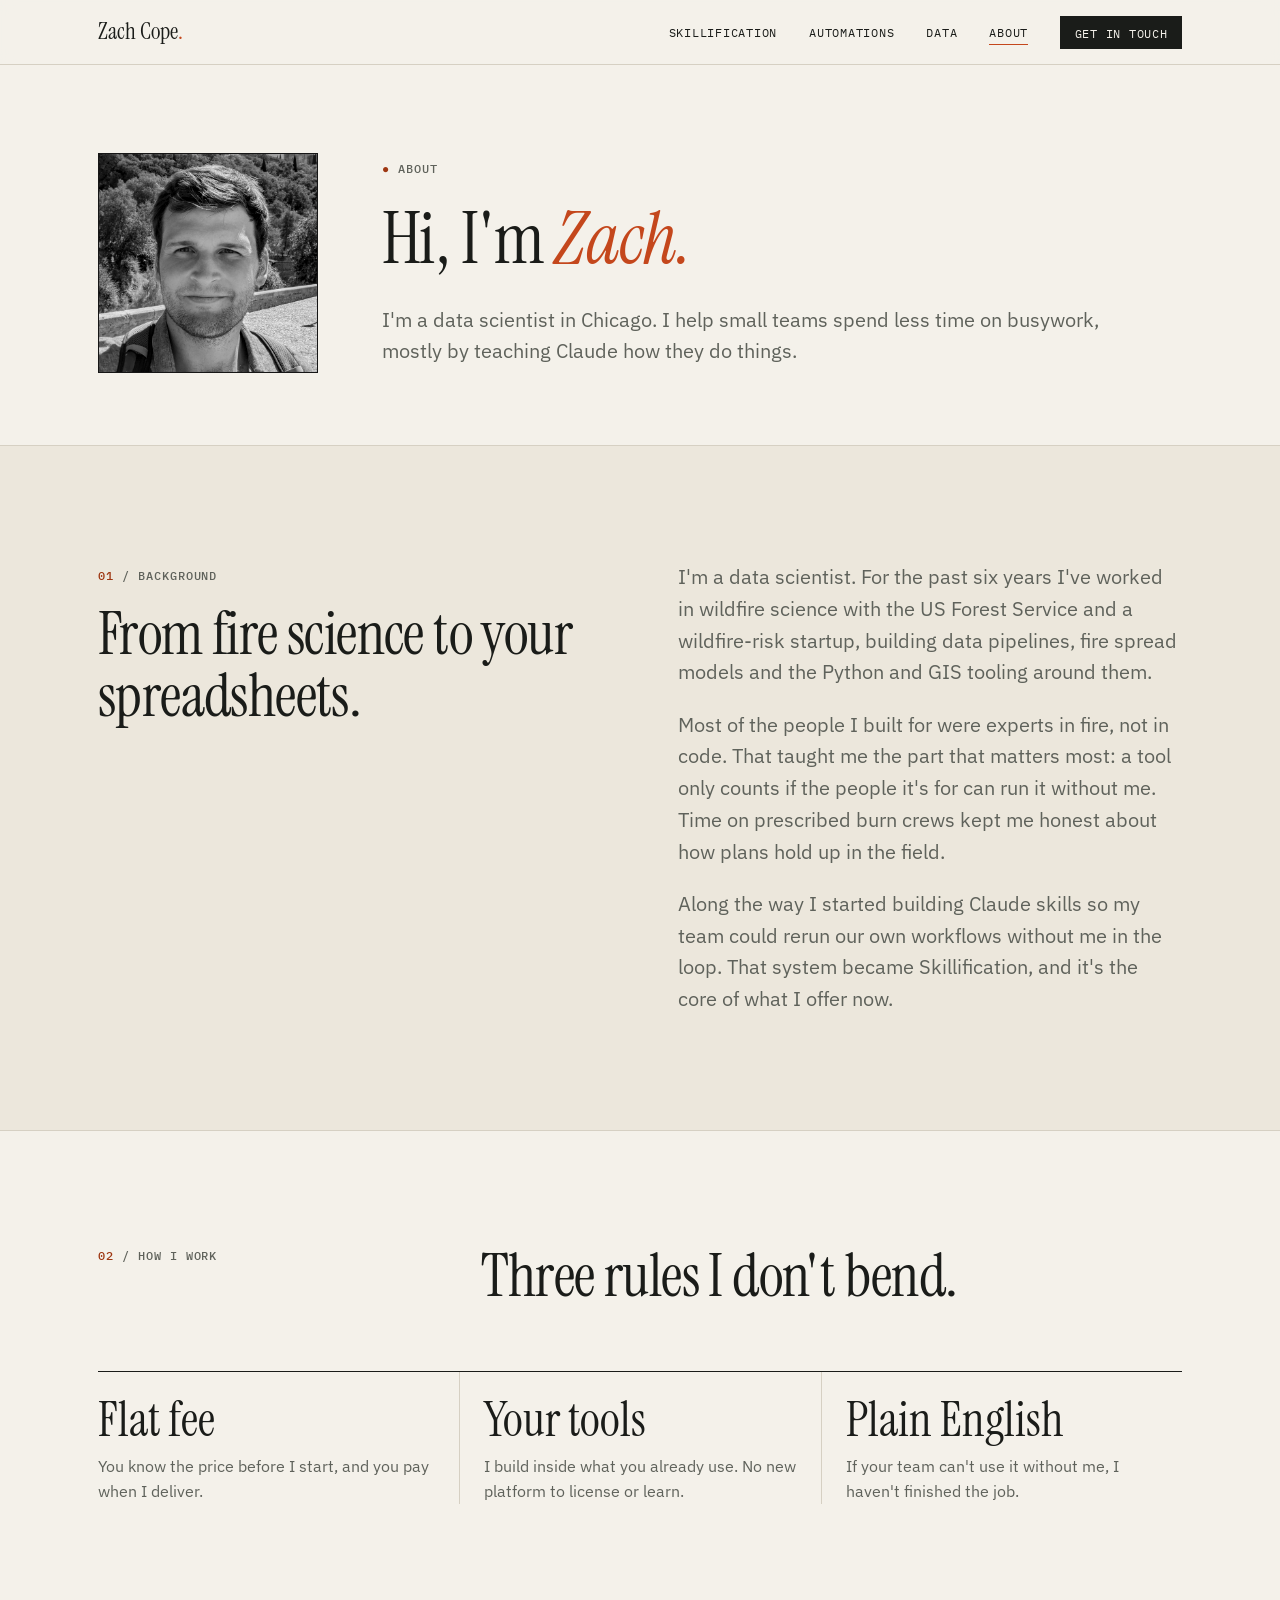
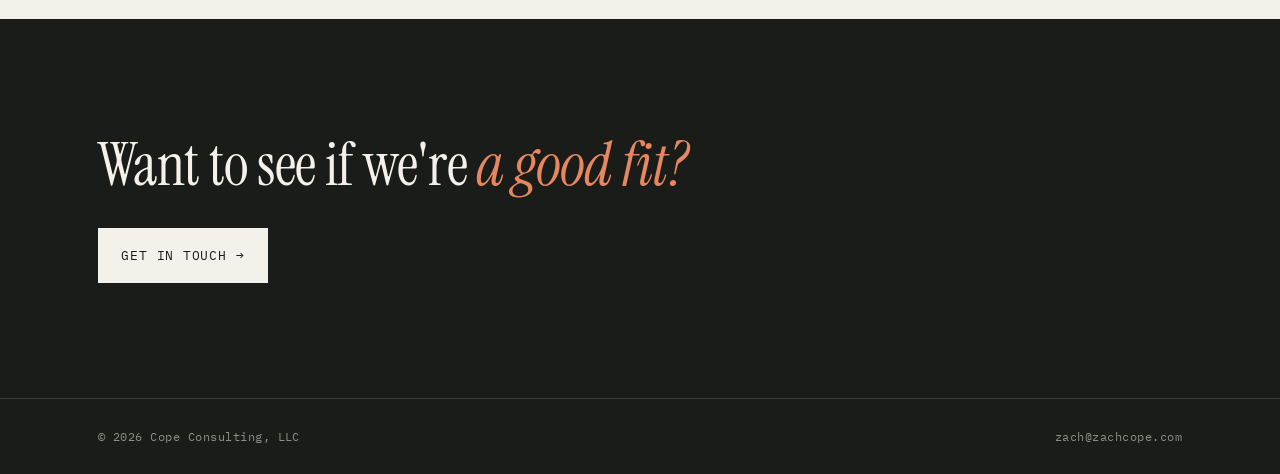
==== commit f590cea2: "Hero links to automations and data; About leans into data science Co-Authored-By: Claude Opus 5.5 <n" ====
--- a/about.html
+++ b/about.html
@@ -43,11 +43,11 @@
       <div class="wrap split">
         <div>
           <span class="label"><span class="num">01</span> / Background</span>
-          <h2 class="mt-1">From burn crews to data pipelines.</h2>
+          <h2 class="mt-1">From fire science to your spreadsheets.</h2>
         </div>
         <div class="prose">
-          <p class="lede">I started out doing physical work: construction, landscaping, and prescribed burn operations with the US Forest Service. That's where I learned that a plan only matters if the crew on the ground can actually follow it.</p>
-          <p class="lede">Over the next six years I moved into fire science, working with the Forest Service and a wildfire-risk startup. I built data pipelines, fire spread models and the tooling around them, usually for people who were experts in fire, not in code.</p>
+          <p class="lede">I'm a data scientist. For the past six years I've worked in wildfire science with the US Forest Service and a wildfire-risk startup, building data pipelines, fire spread models and the Python and GIS tooling around them.</p>
+          <p class="lede">Most of the people I built for were experts in fire, not in code. That taught me the part that matters most: a tool only counts if the people it's for can run it without me. Time on prescribed burn crews kept me honest about how plans hold up in the field.</p>
           <p class="lede">Along the way I started building Claude skills so my team could rerun our own workflows without me in the loop. That system became Skillification, and it's the core of what I offer now.</p>
         </div>
       </div>
--- a/styles.css
+++ b/styles.css
@@ -76,6 +76,8 @@
   max-width: 38em;
 }
 .lede strong { color: var(--fg); font-weight: 500; }
+.lede a { color: var(--fg); text-decoration-color: var(--accent); text-underline-offset: 3px; }
+.lede a:hover { color: var(--accent-ink); }
 
 .prose p + p { margin-top: 1em; }
 .prose { max-width: 40em; }
@@ -270,6 +272,8 @@
   display: flex;
   flex-direction: column;
 }
+.plans.three { grid-template-columns: repeat(3, minmax(0, 1fr)); }
+@media (max-width: 1000px) { .plans.three { grid-template-columns: 1fr; max-width: 560px; } }
 .plan.featured { box-shadow: 8px 8px 0 var(--accent); }
 .plan .label { margin-bottom: 1rem; }
 .plan h3 { margin-bottom: 0.75rem; }
